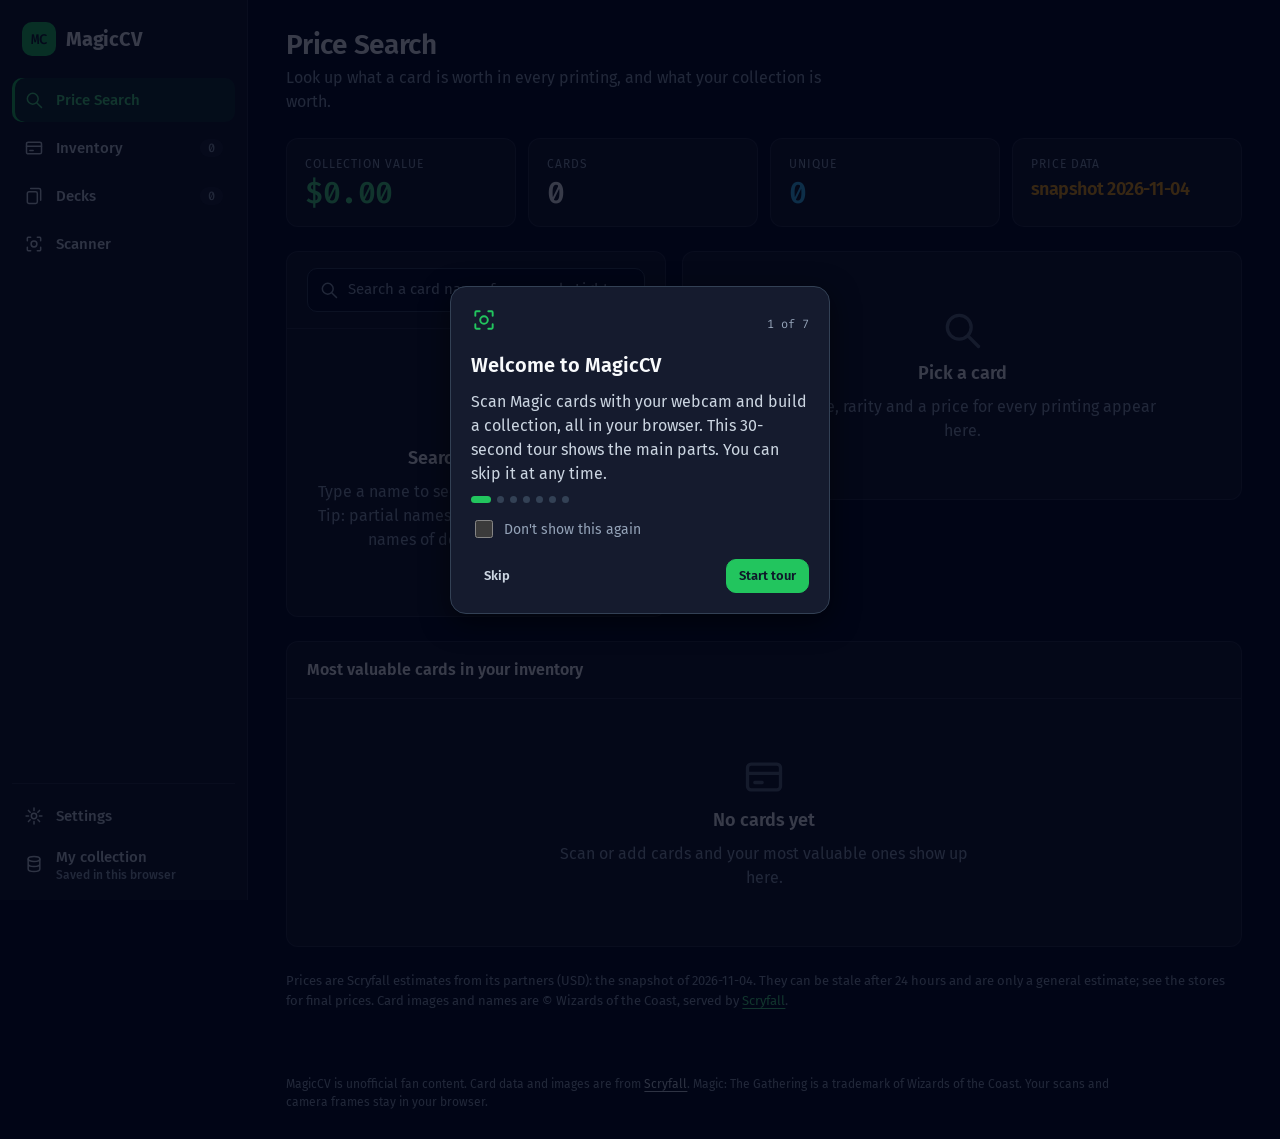
==== web2/index.html @ 8c51c8c4 "Initial site (source 4c0bef9)" ====
<!doctype html>
<html lang="en" data-theme="dark">
<head>
  <meta charset="utf-8">
  <meta name="viewport" content="width=device-width, initial-scale=1, viewport-fit=cover">
  <meta name="color-scheme" content="dark light">
  <title>MagicCV</title>
  <link rel="icon" href="data:image/svg+xml,%3Csvg xmlns='http://www.w3.org/2000/svg' viewBox='0 0 32 32'%3E%3Crect width='32' height='32' rx='8' fill='%2322c55e'/%3E%3Ctext x='16' y='22' font-size='14' font-weight='700' text-anchor='middle' fill='%230f172a' font-family='monospace'%3EMC%3C/text%3E%3C/svg%3E">
  <link rel="preload" href="fonts/FiraSans-400.woff2" as="font" type="font/woff2" crossorigin>
  <link rel="preload" href="fonts/FiraSans-600.woff2" as="font" type="font/woff2" crossorigin>
  <link rel="stylesheet" href="css/style.css">
  <!-- lets the model use several threads on GitHub Pages: adds the cross-origin-isolation headers and reloads once. Registered from the repo root so its scope also covers the shared model runtime under /web/ (a worker script outside the scope would be blocked). -->
  <script src="../coi-serviceworker.js"></script>
</head>
<body>
  <a class="skip" href="#main">Skip to content</a>
  <div class="app">
    <aside class="side" id="side" aria-label="Main"></aside>
    <div>
      <header class="topbar" id="topbar"></header>
      <main class="main" id="main" tabindex="-1"></main>
      <footer class="legal">MagicCV is unofficial fan content. Card data and images are from <a href="https://scryfall.com" target="_blank" rel="noopener">Scryfall</a>. Magic: The Gathering is a trademark of Wizards of the Coast. Your scans and camera frames stay in your browser.</footer>
    </div>
  </div>
  <nav class="bottomnav" id="bottomnav" aria-label="Main"></nav>
  <div class="toasts" id="toasts" role="status" aria-live="polite"></div>
  <script type="module" src="js/main.js"></script>
  <noscript>MagicCV needs JavaScript.</noscript>
</body>
</html>
---- web2/css/style.css ----
/* MagicCV web2: "Dark Mode (OLED)" design system from the ui-ux-pro-max skill: deep slate surfaces, one green accent, Fira Sans / Fira Code,
   44px touch targets, visible focus rings, reduced-motion respected. Sidebar on desktop, bottom bar on phones. Themes are token overrides. */
@import url('fonts.css');
@import url('decks-ext.css');
@import url('charts.css');
@import url('export.css');
@import url('camcheck.css');
@import url('pricing.css');
@import url('tour.css');

:root {
  --bg: #020617; --surface: #0e1223; --surface-2: #151b2e; --muted: #1a1e2f; --border: #334155; --line: rgba(148, 163, 184, .16);
  --text: #f8fafc; --text-2: #cbd5e1; --text-muted: #94a3b8;
  --accent: #22c55e; --accent-hi: #4ade80; --on-accent: #0f172a; --accent-weak: rgba(34, 197, 94, .14);
  --info: #38bdf8; --warn: #f59e0b; --violet: #a78bfa; --danger: #ef4444; --danger-text: #f87171; --ring: #ffffff;
  --glow: none; --shadow: 0 8px 28px rgba(0, 0, 0, .55);
  --font: 'Fira Sans', system-ui, -apple-system, 'Segoe UI', Roboto, sans-serif; --mono: 'Fira Code', ui-monospace, Consolas, monospace;
  --r: 12px; --r-sm: 8px; --side: 248px; --ease: cubic-bezier(.2, .8, .2, 1);
}
[data-theme=midnight] { --bg: #060b18; --surface: #0e1830; --surface-2: #152342; --muted: #17233f; --border: #2c4066; --accent: #3b82f6; --accent-hi: #60a5fa; --on-accent: #ffffff; --accent-weak: rgba(59, 130, 246, .16); }
[data-theme=vaporwave] { --bg: #120726; --surface: #1f0f3d; --surface-2: #2a1650; --muted: #2a1650; --border: #5b3b94; --line: rgba(255, 130, 220, .2); --text-muted: #c4a8ea; --accent: #ff4fa3; --accent-hi: #ff86bf; --on-accent: #1a0a2e; --accent-weak: rgba(255, 79, 163, .16); --info: #4de1ff;
  --glow: radial-gradient(900px 420px at 70% 108%, rgba(255, 60, 160, .35), transparent 70%), linear-gradient(180deg, #120726 0%, #240d49 100%); }
[data-theme=crimson] { --bg: #0e0508; --surface: #1c0b11; --surface-2: #2a121b; --muted: #2a121b; --border: #5b2432; --text-muted: #c9a3ac; --accent: #ef4458; --accent-hi: #f87185; --on-accent: #1c0b11; --accent-weak: rgba(239, 68, 88, .15); --danger: #fb923c; --danger-text: #fdba74; }
[data-theme=amber] { --bg: #0d0a04; --surface: #1a1409; --surface-2: #261d0d; --muted: #261d0d; --border: #5a4416; --text-muted: #cdb98f; --accent: #f59e0b; --accent-hi: #fbbf24; --on-accent: #1a1409; --accent-weak: rgba(245, 158, 11, .15); }
[data-theme=violet] { --bg: #0a0614; --surface: #150d29; --surface-2: #1e1338; --muted: #1e1338; --border: #473478; --text-muted: #b5a6d6; --accent: #8b5cf6; --accent-hi: #a78bfa; --on-accent: #ffffff; --accent-weak: rgba(139, 92, 246, .17); }
[data-theme=light] { --bg: #f1f5f9; --surface: #ffffff; --surface-2: #f1f5f9; --muted: #e2e8f0; --border: #94a3b8; --line: rgba(15, 23, 42, .12); --text: #0f172a; --text-2: #1e293b; --text-muted: #475569;
  --accent: #15803d; --accent-hi: #16a34a; --on-accent: #ffffff; --accent-weak: rgba(21, 128, 61, .12); --info: #0369a1; --warn: #b45309; --violet: #6d28d9; --danger: #b91c1c; --danger-text: #b91c1c; --ring: #0f172a; --shadow: 0 8px 28px rgba(15, 23, 42, .18); }

*, *::before, *::after { box-sizing: border-box; }
html { color-scheme: dark; } [data-theme=light] { color-scheme: light; }
html, body { margin: 0; min-height: 100%; background-color: var(--bg); background-image: var(--glow); background-attachment: fixed; color: var(--text); font: 400 16px/1.5 var(--font); }
a { color: var(--accent-hi); text-underline-offset: 3px; }
button, input, select, textarea { font: inherit; color: inherit; }
button { cursor: pointer; }
:focus-visible { outline: 2px solid var(--ring); outline-offset: 2px; border-radius: 6px; }
.skip { position: absolute; left: 12px; top: -60px; z-index: 100; padding: 10px 16px; border-radius: 8px; background: var(--accent); color: var(--on-accent); font-weight: 600; text-decoration: none; transition: top .15s; }
.skip:focus { top: 12px; }
.sr { position: absolute; width: 1px; height: 1px; overflow: hidden; clip: rect(0 0 0 0); white-space: nowrap; }
.mono { font-family: var(--mono); font-feature-settings: 'zero'; }
svg.i { width: 20px; height: 20px; flex: none; fill: none; stroke: currentColor; stroke-width: 1.8; stroke-linecap: round; stroke-linejoin: round; }

/* ---- shell ---- */
.app { display: grid; grid-template-columns: var(--side) minmax(0, 1fr); min-height: 100vh; }
.side { position: sticky; top: 0; height: 100vh; display: flex; flex-direction: column; gap: 4px; padding: 18px 12px 14px; background: var(--surface); border-right: 1px solid var(--line); }
.logo { display: flex; align-items: center; gap: 10px; padding: 4px 10px 18px; color: var(--text); text-decoration: none; font-weight: 700; font-size: 20px; letter-spacing: -.2px; }
.logo .mark { display: grid; place-items: center; width: 34px; height: 34px; border-radius: 10px; background: var(--accent); color: var(--on-accent); font: 700 14px var(--mono); }
.nav { display: grid; gap: 4px; }
.nav a, .navbtn { display: flex; align-items: center; gap: 12px; min-height: 44px; padding: 0 12px; border: 0; border-radius: 10px; background: none; color: var(--text-2); text-decoration: none; font-size: 15px; font-weight: 500; text-align: left; width: 100%; transition: background .15s, color .15s; }
.nav a:hover, .navbtn:hover { background: var(--muted); color: var(--text); }
.nav a[aria-current=page] { background: var(--accent-weak); color: var(--accent-hi); box-shadow: inset 3px 0 0 var(--accent); }
.nav .count { margin-left: auto; padding: 1px 8px; border-radius: 999px; background: var(--muted); color: var(--text-muted); font: 500 12px var(--mono); }
.side .grow { flex: 1; }
.side .foot { display: grid; gap: 4px; padding-top: 10px; border-top: 1px solid var(--line); }
.who { display: flex; align-items: center; gap: 10px; }
.who small { display: block; color: var(--text-muted); font-size: 12px; line-height: 1.2; }
.dot { width: 8px; height: 8px; border-radius: 50%; background: var(--text-muted); flex: none; } .dot.on { background: var(--accent); box-shadow: 0 0 0 3px var(--accent-weak); }
.main { min-width: 0; padding: 28px clamp(16px, 3vw, 40px) 64px; outline: none; }
.page { max-width: 1280px; margin: 0 auto; } .page.enter { animation: rise .22s var(--ease); }
@keyframes rise { from { opacity: 0; transform: translateY(6px); } to { opacity: 1; transform: none; } }
.head { display: flex; flex-wrap: wrap; align-items: flex-end; gap: 14px 20px; margin-bottom: 22px; }
.head h1 { margin: 0; font-size: 28px; line-height: 1.2; font-weight: 600; letter-spacing: -.3px; }
.head p { margin: 4px 0 0; color: var(--text-muted); max-width: 62ch; }
.head .acts { margin-left: auto; display: flex; flex-wrap: wrap; gap: 10px; }
.topbar, .bottomnav { display: none; }

/* ---- primitives ---- */
.card { background: var(--surface); border: 1px solid var(--line); border-radius: var(--r); }
.card > .hd { display: flex; align-items: center; gap: 10px; padding: 16px 20px; border-bottom: 1px solid var(--line); }
.card > .hd h2 { margin: 0; font-size: 16px; font-weight: 600; } .card > .hd .grow { flex: 1; }
.card > .bd { padding: 20px; }
.grid { display: grid; gap: 16px; } .grid.cols2 { grid-template-columns: repeat(2, minmax(0, 1fr)); } .grid.side-right { grid-template-columns: minmax(0, 1fr) 360px; align-items: start; }
.stats { display: grid; grid-template-columns: repeat(auto-fit, minmax(170px, 1fr)); gap: 12px; margin-bottom: 18px; }
.stat { padding: 16px 18px; background: var(--surface); border: 1px solid var(--line); border-radius: var(--r); }
.stat small { display: block; color: var(--text-muted); font-size: 12px; letter-spacing: .08em; text-transform: uppercase; }
.stat b { display: block; margin-top: 4px; font: 600 30px/1.1 var(--mono); letter-spacing: -.5px; } .stat b.sm { font-size: 18px; line-height: 1.4; font-family: var(--font); }
.stat.a b { color: var(--accent-hi); } .stat.b b { color: var(--info); } .stat.c b { color: var(--violet); } .stat.d b { color: var(--warn); }
.btn { display: inline-flex; align-items: center; justify-content: center; gap: 8px; min-height: 40px; padding: 0 16px; border: 1px solid var(--border); border-radius: 10px; background: var(--surface-2); color: var(--text); font-size: 14px; font-weight: 600; transition: background .15s, border-color .15s, transform .1s; white-space: nowrap; }
.btn:hover { background: var(--muted); border-color: var(--text-muted); } .btn:active { transform: scale(.98); }
.btn.primary { background: var(--accent); border-color: var(--accent); color: var(--on-accent); } .btn.primary:hover { background: var(--accent-hi); border-color: var(--accent-hi); }
.btn.ghost { background: none; border-color: transparent; color: var(--text-2); } .btn.ghost:hover { background: var(--muted); }
.btn.danger { background: none; border-color: var(--danger); color: var(--danger-text); } .btn.danger:hover { background: color-mix(in srgb, var(--danger) 16%, transparent); }
.btn.sm { min-height: 34px; padding: 0 12px; font-size: 13px; } .btn.block { width: 100%; min-height: 48px; font-size: 15px; }
.btn[disabled], .btn[aria-disabled=true] { opacity: .45; pointer-events: none; }
.btn svg.i { width: 18px; height: 18px; }
.iconbtn { display: inline-grid; place-items: center; width: 44px; height: 44px; border: 0; border-radius: 10px; background: none; color: var(--text-2); } .iconbtn:hover { background: var(--muted); color: var(--text); }
.field { display: grid; gap: 6px; } .field > span { font-size: 13px; font-weight: 500; color: var(--text-2); }
.input, select.input, textarea.input { width: 100%; min-height: 44px; padding: 0 14px; border: 1px solid var(--border); border-radius: 10px; background: var(--bg); color: var(--text); font-size: 15px; }
select.input { padding-right: 34px; text-overflow: ellipsis; } textarea.input { padding: 12px 14px; font: 14px/1.55 var(--mono); resize: vertical; min-height: 220px; }
.input::placeholder { color: var(--text-muted); } .input:hover { border-color: var(--text-muted); } .input:focus-visible { outline-offset: 0; border-color: var(--accent); }
.search { position: relative; } .search svg { position: absolute; left: 12px; top: 12px; color: var(--text-muted); } .search .input { padding-left: 40px; }
.check { display: inline-flex; align-items: center; gap: 10px; min-height: 44px; color: var(--text-2); cursor: pointer; user-select: none; }
.check input { width: 20px; height: 20px; accent-color: var(--accent); cursor: pointer; }
.chip { display: inline-flex; align-items: center; gap: 6px; padding: 2px 10px; border-radius: 999px; background: var(--muted); color: var(--text-2); font-size: 12px; font-weight: 600; white-space: nowrap; }
.chip.a { background: var(--accent-weak); color: var(--accent-hi); } .chip.b { background: rgba(56, 189, 248, .14); color: var(--info); } .chip.c { background: rgba(167, 139, 250, .16); color: var(--violet); } .chip.d { background: rgba(245, 158, 11, .14); color: var(--warn); } .chip.e { background: color-mix(in srgb, var(--danger) 15%, transparent); color: var(--danger-text); }
.hint { color: var(--text-muted); font-size: 13px; line-height: 1.55; }
.row { display: flex; flex-wrap: wrap; align-items: center; gap: 12px; }
.empty { display: grid; justify-items: center; gap: 8px; padding: 56px 20px; text-align: center; color: var(--text-muted); }
.empty svg.i { width: 44px; height: 44px; opacity: .6; } .empty h3 { margin: 0; color: var(--text); font-size: 18px; font-weight: 600; } .empty p { margin: 0; max-width: 46ch; }
.progress { height: 6px; border-radius: 3px; background: var(--muted); overflow: hidden; } .progress i { display: block; height: 100%; width: 4%; background: var(--accent); transition: width .2s; }

/* ---- table ---- */
.tools { display: flex; flex-wrap: wrap; align-items: center; gap: 8px 18px; padding: 16px 20px; border-bottom: 1px solid var(--line); }
.tools .search { flex: 1 1 260px; max-width: 360px; } .tools .sel { display: flex; align-items: center; gap: 8px; margin-left: auto; color: var(--text-muted); font-size: 14px; } .tools .sel select { width: auto; }
.tablewrap { overflow-x: auto; -webkit-overflow-scrolling: touch; }
table { width: 100%; border-collapse: collapse; min-width: 640px; }
th { position: sticky; top: 0; padding: 0 14px; height: 44px; background: var(--surface); text-align: left; color: var(--text-muted); font-size: 12px; font-weight: 600; letter-spacing: .08em; text-transform: uppercase; white-space: nowrap; border-bottom: 1px solid var(--line); }
th button { all: unset; display: inline-flex; align-items: center; gap: 6px; min-height: 44px; cursor: pointer; } th button:hover, th[aria-sort] button { color: var(--text); } th button:focus-visible { outline: 2px solid var(--ring); outline-offset: -2px; }
td { padding: 0 14px; height: 48px; border-bottom: 1px solid var(--line); font-size: 15px; }
tbody tr:hover td { background: var(--surface-2); } tbody tr[aria-selected=true] td { background: var(--accent-weak); }
td.num, th.num { text-align: right; font-family: var(--mono); } td.qty { font-family: var(--mono); font-weight: 600; color: var(--accent-hi); width: 70px; } td.nm { font-weight: 500; } td.mut { color: var(--text-muted); font-family: var(--mono); font-size: 13px; }
td.ck, th.ck { width: 52px; padding: 0 0 0 14px; } td.ck input { width: 20px; height: 20px; accent-color: var(--accent); cursor: pointer; }
tr.grp td { height: 40px; background: var(--muted); color: var(--text-2); font-size: 12px; font-weight: 700; letter-spacing: .1em; }
tr.miss td { background: color-mix(in srgb, var(--danger) 9%, transparent); } td.own { font-family: var(--mono); } tr.miss td.own { color: var(--danger-text); } tr:not(.miss) td.own { color: var(--accent-hi); }
.bulk { position: sticky; bottom: 12px; z-index: 5; display: flex; flex-wrap: wrap; align-items: center; gap: 10px; margin: 12px; padding: 10px 14px; border: 1px solid var(--border); border-radius: 12px; background: var(--surface-2); box-shadow: var(--shadow); }
.bulk .grow { flex: 1; } .bulk b { font-family: var(--mono); color: var(--accent-hi); }
.stepper { display: inline-flex; align-items: center; gap: 4px; } .stepper button { width: 36px; height: 36px; border: 1px solid var(--border); border-radius: 8px; background: var(--surface-2); color: var(--text); font-size: 18px; line-height: 1; } .stepper button:hover { background: var(--muted); } .stepper b { min-width: 34px; text-align: center; font-family: var(--mono); color: var(--accent-hi); }

/* ---- decks ---- */
.decks { display: grid; grid-template-columns: 300px minmax(0, 1fr); gap: 16px; align-items: start; }
.decklist { display: grid; gap: 6px; padding: 12px; } .deckbtn { display: flex; justify-content: space-between; align-items: center; gap: 10px; min-height: 48px; padding: 0 14px; border: 1px solid transparent; border-radius: 10px; background: none; text-align: left; font-weight: 500; } .deckbtn:hover { background: var(--muted); } .deckbtn[aria-current=true] { background: var(--accent-weak); border-color: color-mix(in srgb, var(--accent) 45%, transparent); color: var(--accent-hi); } .deckbtn small { font-family: var(--mono); color: var(--text-muted); }

/* ---- scanner ---- */
.stage { position: relative; aspect-ratio: 16 / 9; overflow: hidden; border-radius: var(--r); background: #000; border: 1px solid var(--line); }
.stage video, .stage canvas { position: absolute; inset: 0; width: 100%; height: 100%; object-fit: contain; } .stage canvas { pointer-events: none; } .stage video { display: none; } .stage.live video { display: block; } .stage.still video { display: none; }
.stage .ph { position: absolute; inset: 0; display: grid; place-content: center; justify-items: center; gap: 12px; padding: 24px; text-align: center; color: var(--text-muted); } .stage.live .ph, .stage.still .ph { display: none; } .stage .ph svg.i { width: 56px; height: 56px; opacity: .6; } .stage .ph .progress { width: min(360px, 80vw); }
.live-tag { position: absolute; left: 14px; top: 14px; display: none; align-items: center; gap: 8px; padding: 4px 12px; border-radius: 999px; background: rgba(2, 6, 23, .8); border: 1px solid var(--border); color: #fff; font: 600 12px var(--mono); letter-spacing: .08em; } .stage.live .live-tag { display: inline-flex; } .live-tag i { width: 8px; height: 8px; border-radius: 50%; background: var(--danger); animation: blink 1.4s infinite; }
@keyframes blink { 50% { opacity: .3; } }
.kv { display: flex; justify-content: space-between; gap: 12px; padding: 9px 0; border-bottom: 1px solid var(--line); font-size: 14px; } .kv:last-child { border: 0; } .kv span:first-child { color: var(--text-muted); } .kv span:last-child { font-family: var(--mono); font-weight: 500; text-align: right; }
.recent { display: grid; gap: 6px; } .rrow { display: flex; align-items: baseline; gap: 10px; padding: 8px 12px; border-radius: 8px; background: var(--surface-2); } .rrow small { margin-left: auto; font-family: var(--mono); color: var(--text-muted); }

/* ---- settings ---- */
.themes { display: grid; grid-template-columns: repeat(auto-fill, minmax(170px, 1fr)); gap: 12px; }
.theme { display: grid; gap: 10px; padding: 12px; border: 2px solid transparent; border-radius: 12px; background: var(--surface-2); text-align: left; font-weight: 500; } .theme:hover { border-color: var(--line); } .theme[aria-pressed=true] { border-color: var(--accent); }
.theme .sw { display: flex; height: 40px; border-radius: 8px; overflow: hidden; border: 1px solid var(--line); } .theme .sw i { flex: 1; } .theme small { display: block; color: var(--text-muted); font-weight: 400; }
.setrow { display: flex; flex-wrap: wrap; align-items: center; gap: 12px 24px; padding: 16px 20px; border-bottom: 1px solid var(--line); } .setrow:last-child { border: 0; } .setrow .t { flex: 1 1 280px; } .setrow .t small { display: block; margin-top: 2px; color: var(--text-muted); } .setrow .ctl { flex: 0 1 340px; min-width: 200px; }
input[type=range] { accent-color: var(--accent); width: 100%; min-height: 44px; }

/* ---- menu, dialog, toast ---- */
.menu { position: fixed; z-index: 60; width: 300px; padding: 6px; border: 1px solid var(--border); border-radius: 12px; background: var(--surface-2); box-shadow: var(--shadow); }
.menu button { display: block; width: 100%; min-height: 44px; padding: 6px 12px; border: 0; border-radius: 8px; background: none; text-align: left; font-size: 14px; } .menu button:hover { background: var(--muted); } .menu button small { display: block; color: var(--text-muted); font-size: 12px; } .menu hr { margin: 6px 0; border: 0; border-top: 1px solid var(--line); } .menu .lbl { padding: 8px 12px; color: var(--text-muted); font-size: 12px; }
dialog { width: min(560px, calc(100vw - 24px)); padding: 0; border: 1px solid var(--border); border-radius: 16px; background: var(--surface-2); color: var(--text); box-shadow: var(--shadow); } dialog.wide { width: min(760px, calc(100vw - 24px)); } dialog::backdrop { background: rgba(2, 6, 23, .72); }
dialog form { display: grid; gap: 14px; padding: 22px; } dialog h2 { margin: 0; font-size: 20px; font-weight: 600; } dialog p { margin: 0; color: var(--text-muted); } dialog .acts { display: flex; flex-wrap: wrap; justify-content: flex-end; gap: 10px; }
.toasts { position: fixed; left: 50%; bottom: 22px; z-index: 80; display: grid; gap: 8px; transform: translateX(-50%); width: min(480px, calc(100vw - 24px)); pointer-events: none; }
.toast { padding: 12px 18px; border: 1px solid var(--border); border-left: 4px solid var(--accent); border-radius: 10px; background: var(--surface-2); box-shadow: var(--shadow); animation: rise .2s var(--ease); }

/* ---- phones and tablets ---- */
@media (max-width: 1100px) { .grid.side-right { grid-template-columns: 1fr; } .decks { grid-template-columns: 1fr; } }
@media (max-width: 860px) {
  .app { display: block; } .side { display: none; }
  .topbar { position: sticky; top: 0; z-index: 30; display: flex; align-items: center; gap: 8px; height: 56px; padding: 0 8px 0 14px; background: color-mix(in srgb, var(--surface) 94%, transparent); backdrop-filter: blur(10px); border-bottom: 1px solid var(--line); }
  .topbar .logo { padding: 0; font-size: 18px; flex: 1; } .topbar .logo .mark { width: 30px; height: 30px; }
  .bottomnav { position: fixed; left: 0; right: 0; bottom: 0; z-index: 30; display: grid; grid-template-columns: repeat(4, 1fr); padding-bottom: env(safe-area-inset-bottom); background: var(--surface); border-top: 1px solid var(--line); }
  .bottomnav a { display: grid; justify-items: center; align-content: center; gap: 2px; min-height: 58px; color: var(--text-muted); text-decoration: none; font-size: 12px; font-weight: 500; } .bottomnav a[aria-current=page] { color: var(--accent-hi); }
  .main { padding: 18px 14px calc(88px + env(safe-area-inset-bottom)); } .head h1 { font-size: 24px; } .toasts { bottom: 76px; }
  .grid.cols2 { grid-template-columns: 1fr; } .tools .sel { margin-left: 0; } .btn, .btn.sm { min-height: 44px; } .stat b { font-size: 26px; }
}
@media (prefers-reduced-motion: reduce) { *, *::before, *::after { animation: none !important; transition: none !important; } }

[hidden] { display: none !important; }
a.btn { text-decoration: none; }
.empty .btn svg.i { width: 18px; height: 18px; opacity: 1; }
.page.narrow { margin-left: 0; }

.grid.side-right > .stick { position: sticky; top: 24px; }
@media (max-width: 1100px) { .grid.side-right > .stick { position: static; } }
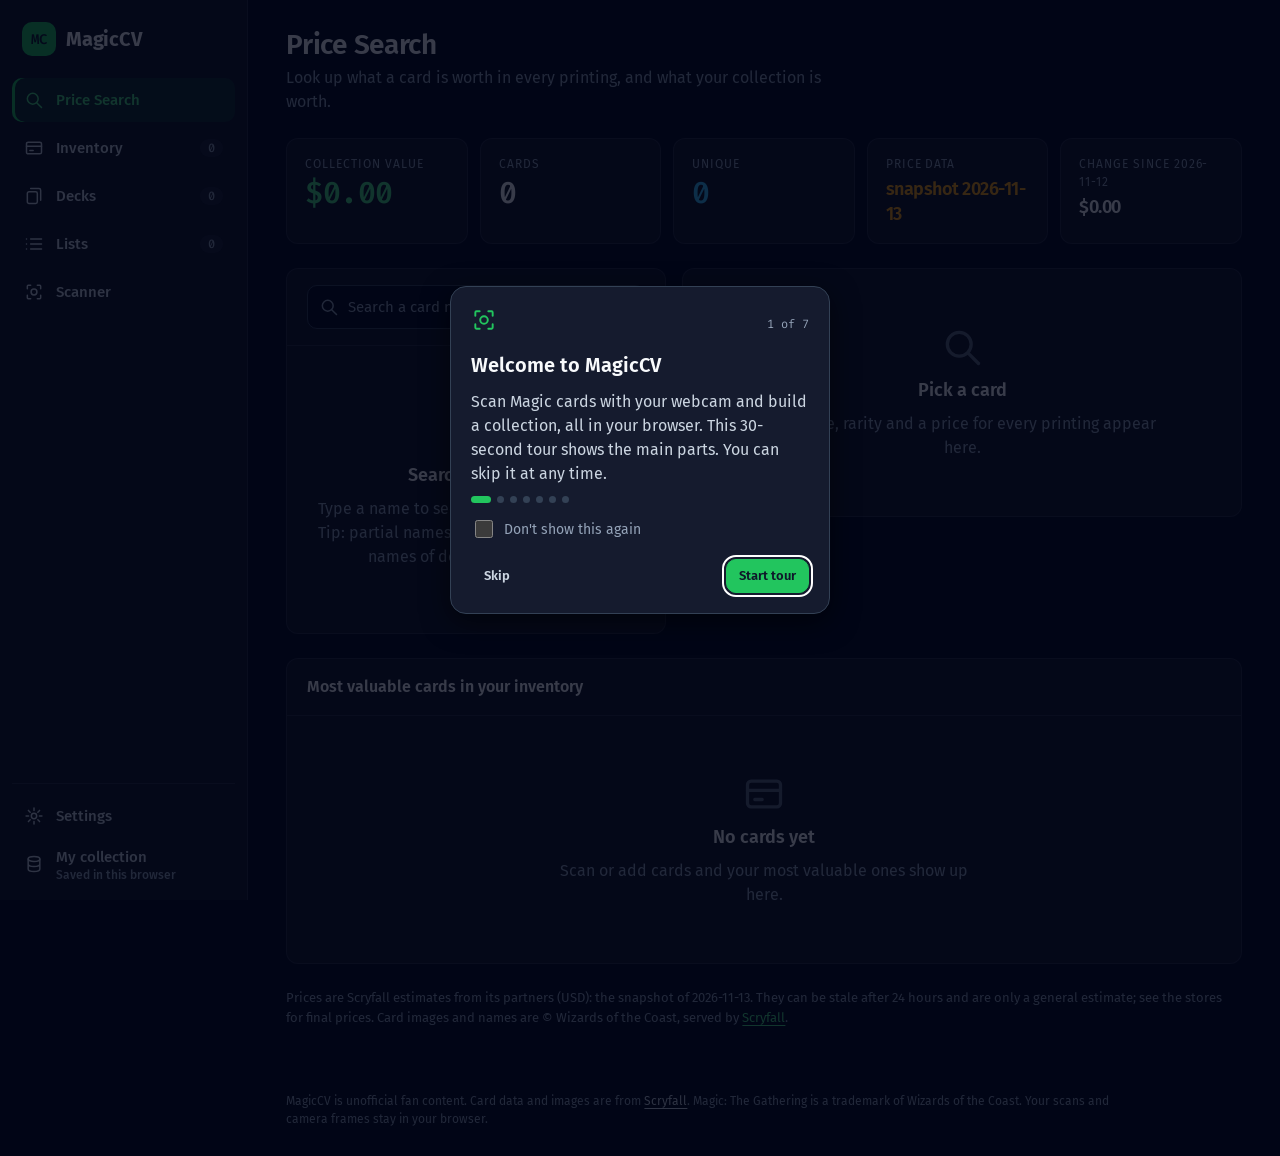
==== commit 49b8b9fb: "Mobile: full-screen phone scanner, review sheet, bottom sheets, bigger tap targets, installable app " ====
--- a/web2/index.html
+++ b/web2/index.html
@@ -9,6 +9,15 @@
   <link rel="preload" href="fonts/FiraSans-400.woff2" as="font" type="font/woff2" crossorigin>
   <link rel="preload" href="fonts/FiraSans-600.woff2" as="font" type="font/woff2" crossorigin>
   <link rel="stylesheet" href="css/style.css">
+  <link rel="stylesheet" href="css/mobile.css">
+  <!-- installable app (Add to Home Screen): opens full screen, without the browser bars -->
+  <link rel="manifest" href="manifest.webmanifest">
+  <meta name="theme-color" content="#020617">
+  <meta name="mobile-web-app-capable" content="yes">
+  <meta name="apple-mobile-web-app-capable" content="yes">
+  <meta name="apple-mobile-web-app-status-bar-style" content="black-translucent">
+  <meta name="apple-mobile-web-app-title" content="MagicCV">
+  <link rel="apple-touch-icon" href="icons/apple-touch-icon.png">
   <!-- lets the model use several threads on GitHub Pages: adds the cross-origin-isolation headers and reloads once. Registered from the repo root so its scope also covers the shared model runtime under /web/ (a worker script outside the scope would be blocked). -->
   <script src="../coi-serviceworker.js"></script>
 </head>
--- a/web2/css/style.css
+++ b/web2/css/style.css
@@ -7,6 +7,8 @@
 @import url('camcheck.css');
 @import url('pricing.css');
 @import url('tour.css');
+@import url('binders.css');
+@import url('deckview.css');
 
 :root {
   --bg: #020617; --surface: #0e1223; --surface-2: #151b2e; --muted: #1a1e2f; --border: #334155; --line: rgba(148, 163, 184, .16);
@@ -87,7 +89,7 @@
 .input, select.input, textarea.input { width: 100%; min-height: 44px; padding: 0 14px; border: 1px solid var(--border); border-radius: 10px; background: var(--bg); color: var(--text); font-size: 15px; }
 select.input { padding-right: 34px; text-overflow: ellipsis; } textarea.input { padding: 12px 14px; font: 14px/1.55 var(--mono); resize: vertical; min-height: 220px; }
 .input::placeholder { color: var(--text-muted); } .input:hover { border-color: var(--text-muted); } .input:focus-visible { outline-offset: 0; border-color: var(--accent); }
-.search { position: relative; } .search svg { position: absolute; left: 12px; top: 12px; color: var(--text-muted); } .search .input { padding-left: 40px; }
+.search { position: relative; } .search svg { position: absolute; left: 12px; top: 50%; transform: translateY(-50%); color: var(--text-muted); pointer-events: none; } .search .input { padding-left: 40px; }
 .check { display: inline-flex; align-items: center; gap: 10px; min-height: 44px; color: var(--text-2); cursor: pointer; user-select: none; }
 .check input { width: 20px; height: 20px; accent-color: var(--accent); cursor: pointer; }
 .chip { display: inline-flex; align-items: center; gap: 6px; padding: 2px 10px; border-radius: 999px; background: var(--muted); color: var(--text-2); font-size: 12px; font-weight: 600; white-space: nowrap; }
@@ -144,12 +146,12 @@
 .toast { padding: 12px 18px; border: 1px solid var(--border); border-left: 4px solid var(--accent); border-radius: 10px; background: var(--surface-2); box-shadow: var(--shadow); animation: rise .2s var(--ease); }
 
 /* ---- phones and tablets ---- */
-@media (max-width: 1100px) { .grid.side-right { grid-template-columns: 1fr; } .decks { grid-template-columns: 1fr; } }
+@media (max-width: 1100px) { .grid.side-right { grid-template-columns: minmax(0, 1fr); } .decks { grid-template-columns: minmax(0, 1fr); } }
 @media (max-width: 860px) {
   .app { display: block; } .side { display: none; }
   .topbar { position: sticky; top: 0; z-index: 30; display: flex; align-items: center; gap: 8px; height: 56px; padding: 0 8px 0 14px; background: color-mix(in srgb, var(--surface) 94%, transparent); backdrop-filter: blur(10px); border-bottom: 1px solid var(--line); }
   .topbar .logo { padding: 0; font-size: 18px; flex: 1; } .topbar .logo .mark { width: 30px; height: 30px; }
-  .bottomnav { position: fixed; left: 0; right: 0; bottom: 0; z-index: 30; display: grid; grid-template-columns: repeat(4, 1fr); padding-bottom: env(safe-area-inset-bottom); background: var(--surface); border-top: 1px solid var(--line); }
+  .bottomnav { position: fixed; left: 0; right: 0; bottom: 0; z-index: 30; display: grid; grid-template-columns: repeat(5, 1fr); padding-bottom: env(safe-area-inset-bottom); background: var(--surface); border-top: 1px solid var(--line); }
   .bottomnav a { display: grid; justify-items: center; align-content: center; gap: 2px; min-height: 58px; color: var(--text-muted); text-decoration: none; font-size: 12px; font-weight: 500; } .bottomnav a[aria-current=page] { color: var(--accent-hi); }
   .main { padding: 18px 14px calc(88px + env(safe-area-inset-bottom)); } .head h1 { font-size: 24px; } .toasts { bottom: 76px; }
   .grid.cols2 { grid-template-columns: 1fr; } .tools .sel { margin-left: 0; } .btn, .btn.sm { min-height: 44px; } .stat b { font-size: 26px; }
--- a/web2/css/mobile.css
+++ b/web2/css/mobile.css
@@ -0,0 +1,101 @@
+/* Phones only (the width where the site switches to the top bar and bottom navigation). Loaded after style.css so it wins;
+   nothing here applies on a desktop or a wide tablet. */
+
+/* full-screen scanning hides the page chrome on every width (only phones enter it) */
+body.scanning { overflow: hidden; }
+body.scanning .topbar, body.scanning .bottomnav, body.scanning .toasts { display: none; }
+.ms-ctrl { display: none; }
+
+@media (max-width: 860px) {
+  /* ---- scanner page */
+  .ms-page { gap: 12px; }
+  .ms-head { display: flex; flex-wrap: wrap; align-items: center; justify-content: space-between; gap: 8px 12px; }
+  .ms-head h1 { margin: 0; }
+  .ms-into { display: inline-flex; align-items: center; gap: 8px; min-height: 44px; max-width: 100%; padding: 0 14px; border: 1px solid var(--border); border-radius: 999px; background: var(--surface-2); color: var(--text-2); font: inherit; font-size: 14px; cursor: pointer; }
+  .ms-into span { overflow: hidden; text-overflow: ellipsis; white-space: nowrap; } .ms-into b { color: var(--text); } .ms-into .i { flex: none; width: 18px; height: 18px; }
+  .ms-tip { position: relative; display: flex; flex-wrap: wrap; align-items: center; gap: 8px 10px; padding-right: 52px; } .ms-tip > span { flex: 1 1 180px; }
+  .ms-tip > .ghost { position: absolute; top: 6px; right: 6px; }
+  .ms-cam { position: relative; }
+  .ms-cam .stage { aspect-ratio: 3 / 4; max-height: 52dvh; width: 100%; }
+  .ms-startover { position: absolute; inset: 0; display: grid; place-content: center; justify-items: center; gap: 10px; padding: 20px; border: 0; border-radius: var(--r); background: none; color: var(--text); font: inherit; cursor: pointer; }
+  .ms-startover .i { width: 64px; height: 64px; padding: 16px; border-radius: 50%; background: var(--accent); color: var(--on-accent); box-sizing: content-box; }
+  .ms-startover b { font-size: 18px; } .ms-startover small { color: var(--text-muted); }
+  .ms-startover[hidden], .ms-cam:has(.stage.still) .ms-startover { display: none; }
+  .ms-cam:has(.ms-startover:not([hidden])) .stage .ph { visibility: hidden; }
+  .ms-page > .btn.block { min-height: 56px; font-size: 17px; }
+  .ms-row > .btn { flex: 1 1 0; min-height: 48px; }
+  .ms-more > summary { display: flex; align-items: center; min-height: 52px; padding: 0 20px; cursor: pointer; font-weight: 600; }
+
+  /* full screen while the camera runs */
+  .ms-cam.full { position: fixed; inset: 0; z-index: 90; background: #000; }
+  .ms-cam.full .stage { position: absolute; inset: 0; max-height: none; aspect-ratio: auto; height: 100%; border: 0; border-radius: 0; }
+  .ms-cam.full .stage video, .ms-cam.full .stage canvas { object-fit: cover; }      /* both are the camera's size, so they crop the same way */
+  .ms-cam.full .live-tag { top: calc(env(safe-area-inset-top) + 70px); }
+  .ms-cam.full .ms-ctrl { position: absolute; inset: 0; display: flex; flex-direction: column; justify-content: space-between; pointer-events: none; }
+  .ms-ctrl > * { pointer-events: auto; }
+  .ms-top { display: flex; align-items: center; gap: 8px; padding: calc(env(safe-area-inset-top) + 10px) 12px 10px; background: linear-gradient(rgba(0, 0, 0, .6), transparent); }
+  .ms-top .ms-into { flex: 1 1 auto; min-width: 0; background: rgba(2, 6, 23, .7); border-color: rgba(255, 255, 255, .2); color: #e2e8f0; } .ms-top .ms-into b { color: #fff; }
+  .ms-bottom { display: grid; gap: 10px; padding: 24px 12px calc(env(safe-area-inset-bottom) + 14px); background: linear-gradient(transparent, rgba(0, 0, 0, .75) 30%); }
+  .ms-bar { display: grid; grid-template-columns: 1fr auto 1fr; align-items: center; gap: 12px; }
+  .ms-btn { display: inline-flex; flex-direction: column; align-items: center; justify-content: center; gap: 2px; min-width: 64px; min-height: 56px; padding: 6px 10px; border: 1px solid rgba(255, 255, 255, .22); border-radius: 14px; background: rgba(2, 6, 23, .7); color: #f8fafc; font: inherit; font-size: 12px; font-weight: 600; cursor: pointer; }
+  .ms-btn .i { width: 22px; height: 22px; } .ms-btn:disabled { opacity: .4; }
+  .ms-btn[aria-pressed=true] { background: var(--warn); border-color: var(--warn); color: #111; }
+  .ms-btn.ms-round { flex: none; min-width: 48px; width: 48px; min-height: 48px; border-radius: 50%; }
+  .ms-bar .ms-btn:first-child { justify-self: start; } .ms-bar .ms-btn:last-child { justify-self: end; }
+  .ms-done { display: grid; place-items: center; align-content: center; gap: 2px; min-width: 132px; min-height: 76px; padding: 8px 22px; border: 4px solid rgba(255, 255, 255, .85); border-radius: 999px; background: var(--accent); color: var(--on-accent); font: inherit; cursor: pointer; box-shadow: 0 6px 24px rgba(0, 0, 0, .5); }
+  .ms-done b { font-size: 20px; } .ms-done small { font-size: 12px; font-weight: 600; opacity: .85; }
+  .ms-strip { display: grid; gap: 8px; } .ms-strip[hidden] { display: none; }
+  .ms-strip.pop .ms-last { animation: ms-pop .35s var(--ease); }
+  .ms-last { display: flex; align-items: center; gap: 12px; width: 100%; min-height: 64px; padding: 6px 12px 6px 6px; border: 1px solid rgba(255, 255, 255, .2); border-radius: 14px; background: rgba(2, 6, 23, .82); color: #f8fafc; font: inherit; text-align: left; cursor: pointer; }
+  .ms-lastn { flex: 1; min-width: 0; display: grid; } .ms-lastn b, .ms-lastn small { overflow: hidden; text-overflow: ellipsis; white-space: nowrap; } .ms-lastn small { color: #cbd5e1; }
+  .ms-lastacts { display: flex; gap: 8px; } .ms-lastacts .btn { flex: 1; min-height: 48px; background: rgba(2, 6, 23, .85); }
+  @keyframes ms-pop { from { transform: scale(.94); background: color-mix(in srgb, var(--accent) 45%, rgba(2, 6, 23, .82)); } to { transform: none; } }
+
+  /* ---- dialogs become bottom sheets; the scan review fills the screen */
+  dialog { inset: 0; width: 100%; max-width: 100%; max-height: 92dvh; margin: auto 0 0; border-width: 1px 0 0; border-radius: 18px 18px 0 0; padding-bottom: env(safe-area-inset-bottom); overflow-y: auto; animation: sheet-up .22s var(--ease); }
+  dialog.wide, dialog.wide.review { width: 100%; max-width: 100%; }
+  dialog::before { content: ''; display: block; width: 40px; height: 4px; margin: 8px auto 0; border-radius: 4px; background: var(--border); }
+  dialog .acts { position: sticky; bottom: 0; padding-top: 8px; background: var(--surface-2); }
+  dialog .acts .btn { flex: 1 1 auto; min-height: 48px; }
+  .sheet-body { display: grid; gap: 14px; padding: 18px 18px 22px; } .sheet-body h2 { margin: 0; font-size: 20px; }
+  @keyframes sheet-up { from { transform: translateY(40px); opacity: 0; } to { transform: none; opacity: 1; } }
+
+  dialog.review { height: 100dvh; max-height: 100dvh; border: 0; border-radius: 0; padding: 0; animation: none; }
+  dialog.review::before { display: none; }
+  .rv-phone { display: flex; flex-direction: column; min-height: 100dvh; }
+  .rvp-head { display: flex; align-items: center; justify-content: space-between; gap: 8px; padding: calc(env(safe-area-inset-top) + 12px) 14px 4px; } .rvp-head h2 { margin: 0; }
+  .rvp-tip { margin: 0 14px 8px; }
+  .rv-cards { flex: 1; display: grid; align-content: start; gap: 8px; padding: 0 10px 12px; }
+  .rvc { display: grid; grid-template-columns: auto minmax(0, 1fr) auto; gap: 10px; align-items: center; padding: 8px; border: 1px solid var(--line); border-radius: 14px; background: var(--surface); touch-action: pan-y; transition: transform .15s, opacity .15s; }
+  .rvc-main { display: grid; gap: 4px; min-width: 0; } .rvc-name { overflow: hidden; text-overflow: ellipsis; white-space: nowrap; }
+  .rvc-meta { display: flex; flex-wrap: wrap; align-items: center; gap: 4px 8px; }
+  .rvc-ctl { display: flex; flex-wrap: wrap; align-items: center; gap: 8px; margin-top: 2px; } .rvc-ctl .foilbtn { min-height: 44px; }
+  .rvc-side { display: grid; justify-items: end; gap: 6px; }
+  .rvp-foot { position: sticky; bottom: 0; display: grid; gap: 10px; padding: 12px 14px calc(env(safe-area-inset-bottom) + 14px); border-top: 1px solid var(--line); background: var(--surface-2); }
+  .rvp-foot .rv-total { display: flex; justify-content: space-between; gap: 8px; }
+  .rvp-into { display: grid; gap: 10px; } .rvp-into select { width: 100%; }
+  .rvp-foot > .btn.primary { min-height: 54px; font-size: 17px; }
+  .rvp-more { justify-content: space-between; } .rvp-foot .hint { font-size: 12px; }
+
+  /* menus that open next to a button become bottom sheets */
+  .cardmenu { inset: auto 0 0 0 !important; width: 100%; max-height: 80dvh; grid-template-columns: 1fr; border-width: 1px 0 0; border-radius: 18px 18px 0 0; padding-bottom: env(safe-area-inset-bottom); box-shadow: 0 0 0 100vmax rgba(0, 0, 0, .55); animation: sheet-up .2s var(--ease); }
+  .cardmenu .mcol + .mcol { border-left: 0; border-top: 1px solid var(--line); }
+  .cardmenu [role=menuitem] { min-height: 48px; font-size: 15px; }
+  .menu { inset: auto 0 0 0 !important; width: 100%; border-width: 1px 0 0; border-radius: 18px 18px 0 0; padding-bottom: calc(env(safe-area-inset-bottom) + 6px); box-shadow: 0 0 0 100vmax rgba(0, 0, 0, .55); }
+  .dk-dd[open] > .dk-pop { position: fixed; inset: auto 0 0 0; z-index: 70; min-width: 0; max-height: 80dvh; overflow-y: auto; border-width: 1px 0 0; border-radius: 18px 18px 0 0; padding-bottom: calc(env(safe-area-inset-bottom) + 16px); box-shadow: 0 0 0 100vmax rgba(0, 0, 0, .55); }
+
+  /* ---- one column: Price Search sets two columns inline, which pushed the page wider than the phone */
+  .grid.side-right { grid-template-columns: minmax(0, 1fr) !important; }
+
+  /* ---- tap targets: at least 44 px for things you press */
+  .stepper button { width: 44px; height: 44px; }
+  .rowmenu, .dk-row .rowmenu { width: 44px; height: 44px; }
+  .cchip { width: 44px; height: 44px; }
+  .bchip, .dk-filter .bchip { min-height: 44px; }
+  button.tagchip { min-height: 36px; padding: 0 12px; }
+  .grpbtn { min-height: 44px; }
+  .swatch { width: 40px; height: 40px; }
+  .opt { min-height: 44px; }
+  .dk-act button { width: 40px; height: 40px; }
+  input.input, select.input, textarea.input { font-size: 16px; }      /* below 16 px iPhones zoom into the field */
+}
